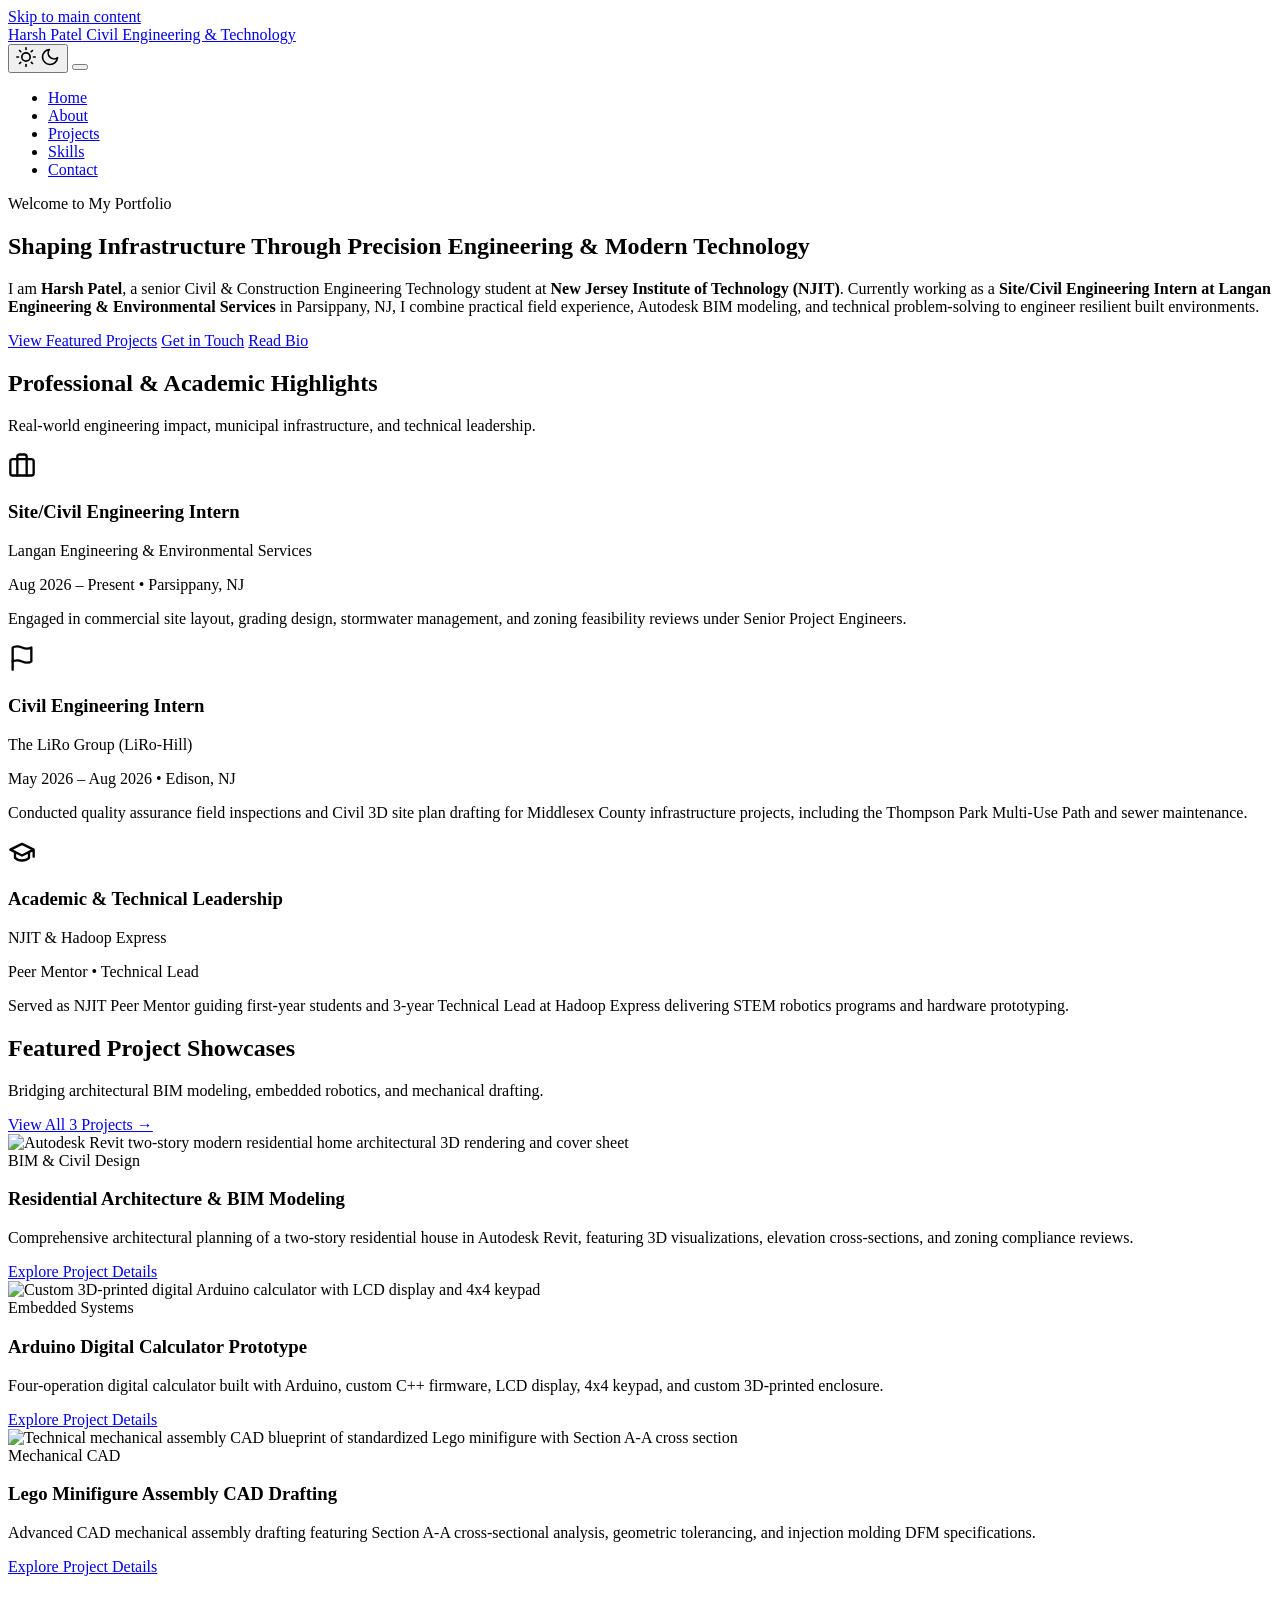
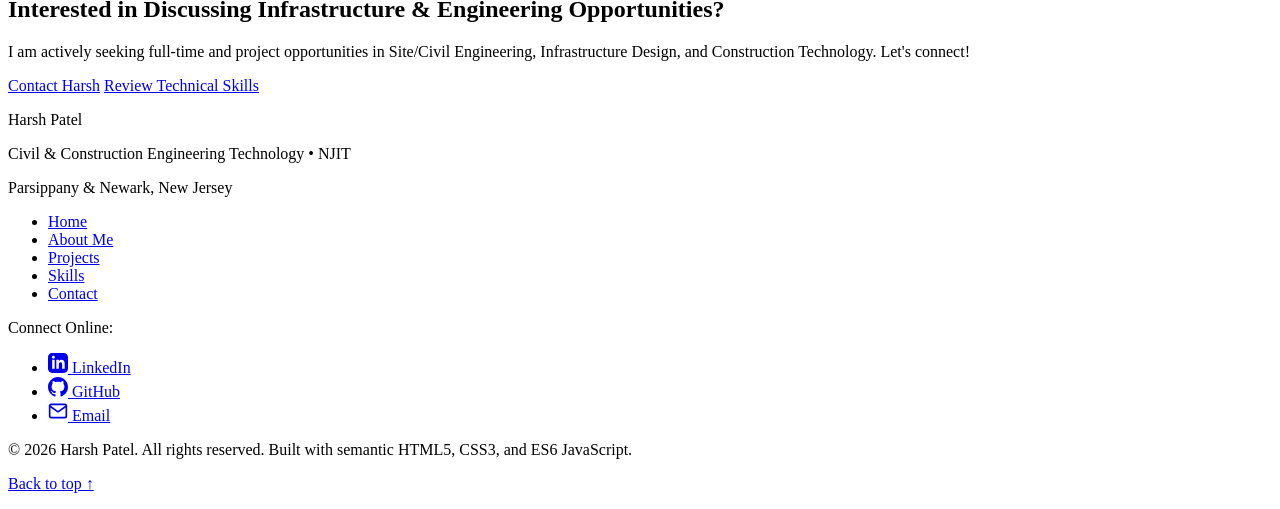
==== index.html @ 64ab272d "Add Home and About Me pages with semantic HTML structure" ====
<!DOCTYPE html>
<html lang="en">
<head>
  <meta charset="UTF-8">
  <meta name="viewport" content="width=device-width, initial-scale=1.0">
  <meta name="description" content="Personal portfolio of Harsh Patel, Senior Civil & Construction Engineering Technology student at NJIT and Engineering Intern at Langan Engineering.">
  <title>Harsh Patel | Civil Engineering Technologist & Designer</title>
  <link rel="stylesheet" href="./style.css">
</head>
<body>
  <!-- Accessible Skip Link -->
  <a href="#main-content" class="skip-link">Skip to main content</a>

  <!-- Global Header & Navigation -->
  <header class="site-header">
    <div class="container header-container">
      <a href="./index.html" class="brand-logo" aria-label="Harsh Patel Home">
        <span class="brand-name">Harsh Patel</span>
        <span class="brand-title">Civil Engineering &amp; Technology</span>
      </a>

      <!-- Interactivity Controls (Theme Toggle & Mobile Menu) -->
      <div class="nav-controls">
        <button id="theme-toggle" class="theme-toggle" type="button" aria-label="Switch to dark theme" title="Toggle theme">
          <svg class="theme-icon sun-icon" aria-hidden="true" width="20" height="20" viewBox="0 0 24 24" fill="none" stroke="currentColor" stroke-width="2" stroke-linecap="round" stroke-linejoin="round">
            <circle cx="12" cy="12" r="5"></circle>
            <line x1="12" y1="1" x2="12" y2="3"></line>
            <line x1="12" y1="21" x2="12" y2="23"></line>
            <line x1="4.22" y1="4.22" x2="5.64" y2="5.64"></line>
            <line x1="18.36" y1="18.36" x2="19.78" y2="19.78"></line>
            <line x1="1" y1="12" x2="3" y2="12"></line>
            <line x1="21" y1="12" x2="23" y2="12"></line>
            <line x1="4.22" y1="19.78" x2="5.64" y2="18.36"></line>
            <line x1="18.36" y1="5.64" x2="19.78" y2="4.22"></line>
          </svg>
          <svg class="theme-icon moon-icon" aria-hidden="true" width="20" height="20" viewBox="0 0 24 24" fill="none" stroke="currentColor" stroke-width="2" stroke-linecap="round" stroke-linejoin="round">
            <path d="M21 12.79A9 9 0 1 1 11.21 3 7 7 0 0 0 21 12.79z"></path>
          </svg>
        </button>

        <button id="menu-toggle" class="menu-toggle" type="button" aria-expanded="false" aria-controls="primary-nav" aria-label="Toggle navigation menu">
          <span class="hamburger-bar"></span>
          <span class="hamburger-bar"></span>
          <span class="hamburger-bar"></span>
        </button>
      </div>

      <nav id="primary-nav" class="primary-nav" aria-label="Primary Navigation">
        <ul class="nav-list">
          <li class="nav-item"><a href="./index.html" class="nav-link active" aria-current="page">Home</a></li>
          <li class="nav-item"><a href="./about.html" class="nav-link">About</a></li>
          <li class="nav-item"><a href="./projects.html" class="nav-link">Projects</a></li>
          <li class="nav-item"><a href="./skills.html" class="nav-link">Skills</a></li>
          <li class="nav-item"><a href="./contact.html" class="nav-link">Contact</a></li>
        </ul>
      </nav>
    </div>
  </header>

  <!-- Main Landmark -->
  <main id="main-content">
    <!-- Hero Section -->
    <section class="hero-section" aria-labelledby="hero-title">
      <div class="container hero-container">
        <div class="hero-content">
          <p class="hero-eyebrow">Welcome to My Portfolio</p>
          <h1 id="hero-title" class="hero-title">Shaping Infrastructure Through Precision Engineering &amp; Modern Technology</h1>
          <p class="hero-description">
            I am <strong>Harsh Patel</strong>, a senior Civil &amp; Construction Engineering Technology student at <strong>New Jersey Institute of Technology (NJIT)</strong>. Currently working as a <strong>Site/Civil Engineering Intern at Langan Engineering &amp; Environmental Services</strong> in Parsippany, NJ, I combine practical field experience, Autodesk BIM modeling, and technical problem-solving to engineer resilient built environments.
          </p>
          <div class="hero-actions">
            <a href="./projects.html" class="btn btn-primary">View Featured Projects</a>
            <a href="./contact.html" class="btn btn-secondary">Get in Touch</a>
            <a href="./about.html" class="btn btn-outline">Read Bio</a>
          </div>
        </div>
      </div>
    </section>

    <!-- Quick Highlights Section -->
    <section class="highlights-section" aria-labelledby="highlights-title">
      <div class="container">
        <h2 id="highlights-title" class="section-title">Professional &amp; Academic Highlights</h2>
        <p class="section-subtitle">Real-world engineering impact, municipal infrastructure, and technical leadership.</p>

        <div class="highlights-grid">
          <!-- Highlight 1: Langan Engineering -->
          <article class="highlight-card">
            <div class="highlight-icon" aria-hidden="true">
              <svg width="28" height="28" viewBox="0 0 24 24" fill="none" stroke="currentColor" stroke-width="2" stroke-linecap="round" stroke-linejoin="round">
                <rect x="2" y="7" width="20" height="14" rx="2" ry="2"></rect>
                <path d="M16 21V5a2 2 0 0 0-2-2h-4a2 2 0 0 0-2 2v16"></path>
              </svg>
            </div>
            <h3 class="highlight-heading">Site/Civil Engineering Intern</h3>
            <p class="highlight-organization">Langan Engineering &amp; Environmental Services</p>
            <p class="highlight-meta">Aug 2026 &ndash; Present &bull; Parsippany, NJ</p>
            <p class="highlight-text">
              Engaged in commercial site layout, grading design, stormwater management, and zoning feasibility reviews under Senior Project Engineers.
            </p>
          </article>

          <!-- Highlight 2: The LiRo Group -->
          <article class="highlight-card">
            <div class="highlight-icon" aria-hidden="true">
              <svg width="28" height="28" viewBox="0 0 24 24" fill="none" stroke="currentColor" stroke-width="2" stroke-linecap="round" stroke-linejoin="round">
                <path d="M4 15s1-1 4-1 5 2 8 2 4-1 4-1V3s-1 1-4 1-5-2-8-2-4 1-4 1z"></path>
                <line x1="4" y1="22" x2="4" y2="15"></line>
              </svg>
            </div>
            <h3 class="highlight-heading">Civil Engineering Intern</h3>
            <p class="highlight-organization">The LiRo Group (LiRo-Hill)</p>
            <p class="highlight-meta">May 2026 &ndash; Aug 2026 &bull; Edison, NJ</p>
            <p class="highlight-text">
              Conducted quality assurance field inspections and Civil 3D site plan drafting for Middlesex County infrastructure projects, including the Thompson Park Multi-Use Path and sewer maintenance.
            </p>
          </article>

          <!-- Highlight 3: Leadership & Education -->
          <article class="highlight-card">
            <div class="highlight-icon" aria-hidden="true">
              <svg width="28" height="28" viewBox="0 0 24 24" fill="none" stroke="currentColor" stroke-width="2" stroke-linecap="round" stroke-linejoin="round">
                <path d="M22 10v6M2 10l10-5 10 5-10 5z"></path>
                <path d="M6 12v5c3 3 9 3 12 0v-5"></path>
              </svg>
            </div>
            <h3 class="highlight-heading">Academic &amp; Technical Leadership</h3>
            <p class="highlight-organization">NJIT &amp; Hadoop Express</p>
            <p class="highlight-meta">Peer Mentor &bull; Technical Lead</p>
            <p class="highlight-text">
              Served as NJIT Peer Mentor guiding first-year students and 3-year Technical Lead at Hadoop Express delivering STEM robotics programs and hardware prototyping.
            </p>
          </article>
        </div>
      </div>
    </section>

    <!-- Featured Projects Preview Section -->
    <section class="preview-section" aria-labelledby="preview-title">
      <div class="container">
        <div class="section-header-row">
          <div>
            <h2 id="preview-title" class="section-title">Featured Project Showcases</h2>
            <p class="section-subtitle">Bridging architectural BIM modeling, embedded robotics, and mechanical drafting.</p>
          </div>
          <a href="./projects.html" class="link-arrow">View All 3 Projects &rarr;</a>
        </div>

        <div class="preview-grid">
          <!-- Project 1 Preview -->
          <article class="preview-card">
            <div class="preview-image-wrap">
              <picture>
                <source srcset="./images/project-1.jpg" type="image/jpeg">
                <img src="./images/project-1.svg" alt="Autodesk Revit two-story modern residential home architectural 3D rendering and cover sheet" class="preview-image" loading="lazy" width="600" height="400">
              </picture>
            </div>
            <div class="preview-card-body">
              <span class="preview-tag">BIM &amp; Civil Design</span>
              <h3 class="preview-heading">Residential Architecture &amp; BIM Modeling</h3>
              <p class="preview-text">
                Comprehensive architectural planning of a two-story residential house in Autodesk Revit, featuring 3D visualizations, elevation cross-sections, and zoning compliance reviews.
              </p>
              <a href="./projects.html#project-1" class="btn btn-sm btn-secondary">Explore Project Details</a>
            </div>
          </article>

          <!-- Project 2 Preview -->
          <article class="preview-card">
            <div class="preview-image-wrap">
              <picture>
                <source srcset="./images/project-2.jpg" type="image/jpeg">
                <img src="./images/project-2.svg" alt="Custom 3D-printed digital Arduino calculator with LCD display and 4x4 keypad" class="preview-image" loading="lazy" width="600" height="400">
              </picture>
            </div>
            <div class="preview-card-body">
              <span class="preview-tag">Embedded Systems</span>
              <h3 class="preview-heading">Arduino Digital Calculator Prototype</h3>
              <p class="preview-text">
                Four-operation digital calculator built with Arduino, custom C++ firmware, LCD display, 4x4 keypad, and custom 3D-printed enclosure.
              </p>
              <a href="./projects.html#project-2" class="btn btn-sm btn-secondary">Explore Project Details</a>
            </div>
          </article>

          <!-- Project 3 Preview -->
          <article class="preview-card">
            <div class="preview-image-wrap">
              <picture>
                <source srcset="./images/project-3.jpg" type="image/jpeg">
                <img src="./images/project-3.svg" alt="Technical mechanical assembly CAD blueprint of standardized Lego minifigure with Section A-A cross section" class="preview-image" loading="lazy" width="600" height="400">
              </picture>
            </div>
            <div class="preview-card-body">
              <span class="preview-tag">Mechanical CAD</span>
              <h3 class="preview-heading">Lego Minifigure Assembly CAD Drafting</h3>
              <p class="preview-text">
                Advanced CAD mechanical assembly drafting featuring Section A-A cross-sectional analysis, geometric tolerancing, and injection molding DFM specifications.
              </p>
              <a href="./projects.html#project-3" class="btn btn-sm btn-secondary">Explore Project Details</a>
            </div>
          </article>
        </div>
      </div>
    </section>

    <!-- Call to Action Banner -->
    <section class="cta-banner" aria-labelledby="cta-heading">
      <div class="container cta-container">
        <h2 id="cta-heading" class="cta-title">Interested in Discussing Infrastructure &amp; Engineering Opportunities?</h2>
        <p class="cta-text">
          I am actively seeking full-time and project opportunities in Site/Civil Engineering, Infrastructure Design, and Construction Technology. Let's connect!
        </p>
        <div class="cta-buttons">
          <a href="./contact.html" class="btn btn-primary">Contact Harsh</a>
          <a href="./skills.html" class="btn btn-outline">Review Technical Skills</a>
        </div>
      </div>
    </section>
  </main>

  <!-- Global Semantic Footer -->
  <footer class="site-footer">
    <div class="container footer-container">
      <div class="footer-brand">
        <p class="footer-title">Harsh Patel</p>
        <p class="footer-tagline">Civil &amp; Construction Engineering Technology &bull; NJIT</p>
        <p class="footer-location">Parsippany &amp; Newark, New Jersey</p>
      </div>

      <nav class="footer-nav" aria-label="Footer Navigation">
        <ul class="footer-links">
          <li><a href="./index.html">Home</a></li>
          <li><a href="./about.html">About Me</a></li>
          <li><a href="./projects.html">Projects</a></li>
          <li><a href="./skills.html">Skills</a></li>
          <li><a href="./contact.html">Contact</a></li>
        </ul>
      </nav>

      <div class="footer-social">
        <p class="footer-social-label">Connect Online:</p>
        <ul class="social-links">
          <li>
            <a href="https://www.linkedin.com/in/harsh-patel-372487246/" target="_blank" rel="noopener noreferrer" aria-label="Harsh Patel LinkedIn Profile (opens in new tab)">
              <svg width="20" height="20" viewBox="0 0 24 24" fill="currentColor" aria-hidden="true">
                <path d="M19 0h-14c-2.761 0-5 2.239-5 5v14c0 2.761 2.239 5 5 5h14c2.762 0 5-2.239 5-5v-14c0-2.761-2.238-5-5-5zm-11 19h-3v-11h3v11zm-1.5-12.268c-.966 0-1.75-.79-1.75-1.764s.784-1.764 1.75-1.764 1.75.79 1.75 1.764-.783 1.764-1.75 1.764zm13.5 12.268h-3v-5.604c0-3.368-4-3.113-4 0v5.604h-3v-11h3v1.765c1.396-2.586 7-2.777 7 2.476v6.759z"/>
              </svg>
              <span>LinkedIn</span>
            </a>
          </li>
          <li>
            <a href="https://github.com/hrp73-prog" target="_blank" rel="noopener noreferrer" aria-label="Harsh Patel GitHub Profile (opens in new tab)">
              <svg width="20" height="20" viewBox="0 0 24 24" fill="currentColor" aria-hidden="true">
                <path d="M12 0c-6.626 0-12 5.373-12 12 0 5.302 3.438 9.8 8.207 11.387.599.111.793-.261.793-.577v-2.234c-3.338.726-4.033-1.416-4.033-1.416-.546-1.387-1.333-1.756-1.333-1.756-1.089-.745.083-.729.083-.729 1.205.084 1.839 1.237 1.839 1.237 1.07 1.834 2.807 1.304 3.492.997.107-.775.418-1.305.762-1.604-2.665-.305-5.467-1.334-5.467-5.931 0-1.311.469-2.381 1.236-3.221-.124-.303-.535-1.524.117-3.176 0 0 1.008-.322 3.301 1.23.957-.266 1.983-.399 3.003-.404 1.02.005 2.047.138 3.006.404 2.291-1.552 3.297-1.23 3.297-1.23.653 1.653.242 2.874.118 3.176.77.84 1.235 1.911 1.235 3.221 0 4.609-2.807 5.624-5.479 5.921.43.372.823 1.102.823 2.222v3.293c0 .319.192.694.801.576 4.765-1.589 8.199-6.086 8.199-11.386 0-6.627-5.373-12-12-12z"/>
              </svg>
              <span>GitHub</span>
            </a>
          </li>
          <li>
            <a href="mailto:hrp73@njit.edu" aria-label="Email Harsh Patel directly">
              <svg width="20" height="20" viewBox="0 0 24 24" fill="none" stroke="currentColor" stroke-width="2" stroke-linecap="round" stroke-linejoin="round" aria-hidden="true">
                <path d="M4 4h16c1.1 0 2 .9 2 2v12c0 1.1-.9 2-2 2H4c-1.1 0-2-.9-2-2V6c0-1.1.9-2 2-2z"></path>
                <polyline points="22,6 12,13 2,6"></polyline>
              </svg>
              <span>Email</span>
            </a>
          </li>
        </ul>
      </div>
    </div>
    <div class="footer-bottom">
      <div class="container footer-bottom-inner">
        <p>&copy; 2026 Harsh Patel. All rights reserved. Built with semantic HTML5, CSS3, and ES6 JavaScript.</p>
        <p><a href="#main-content" class="back-to-top">Back to top &uarr;</a></p>
      </div>
    </div>
  </footer>

  <!-- External JavaScript -->
  <script src="./script.js" defer></script>
</body>
</html>
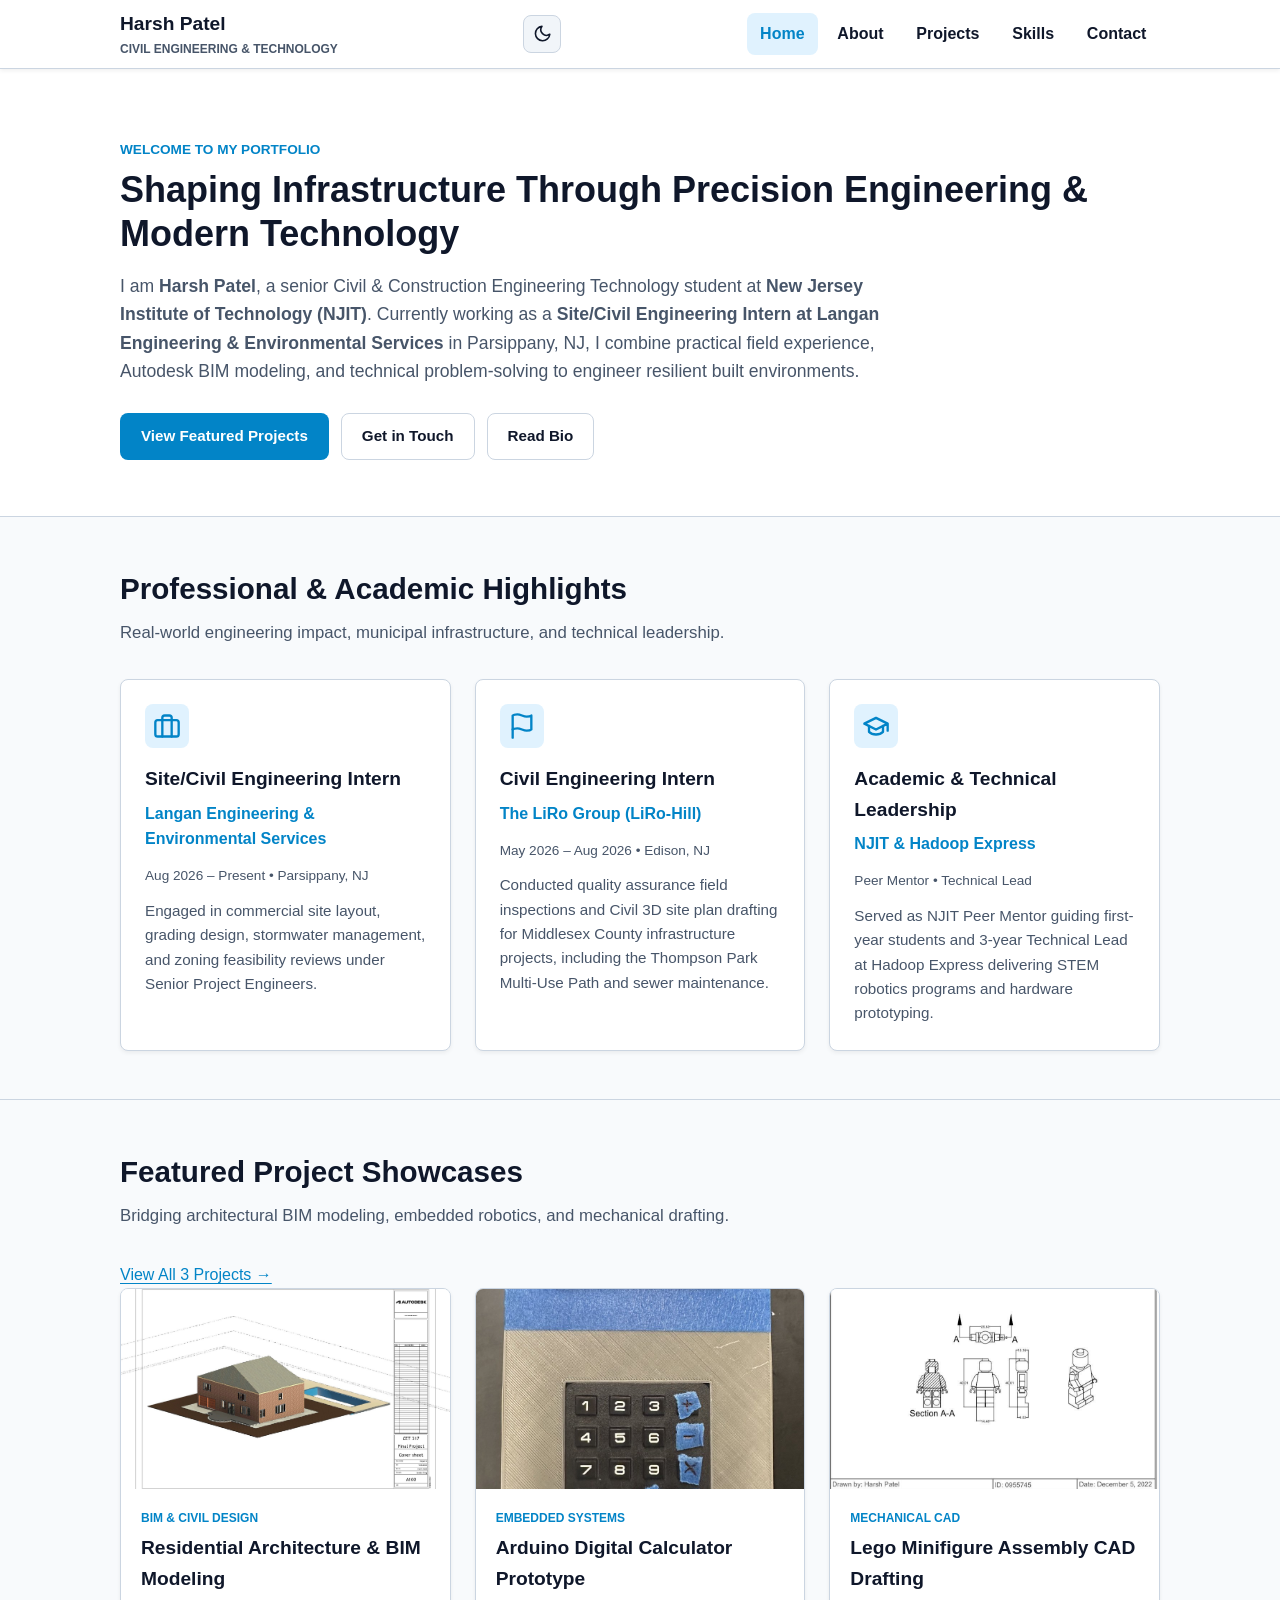
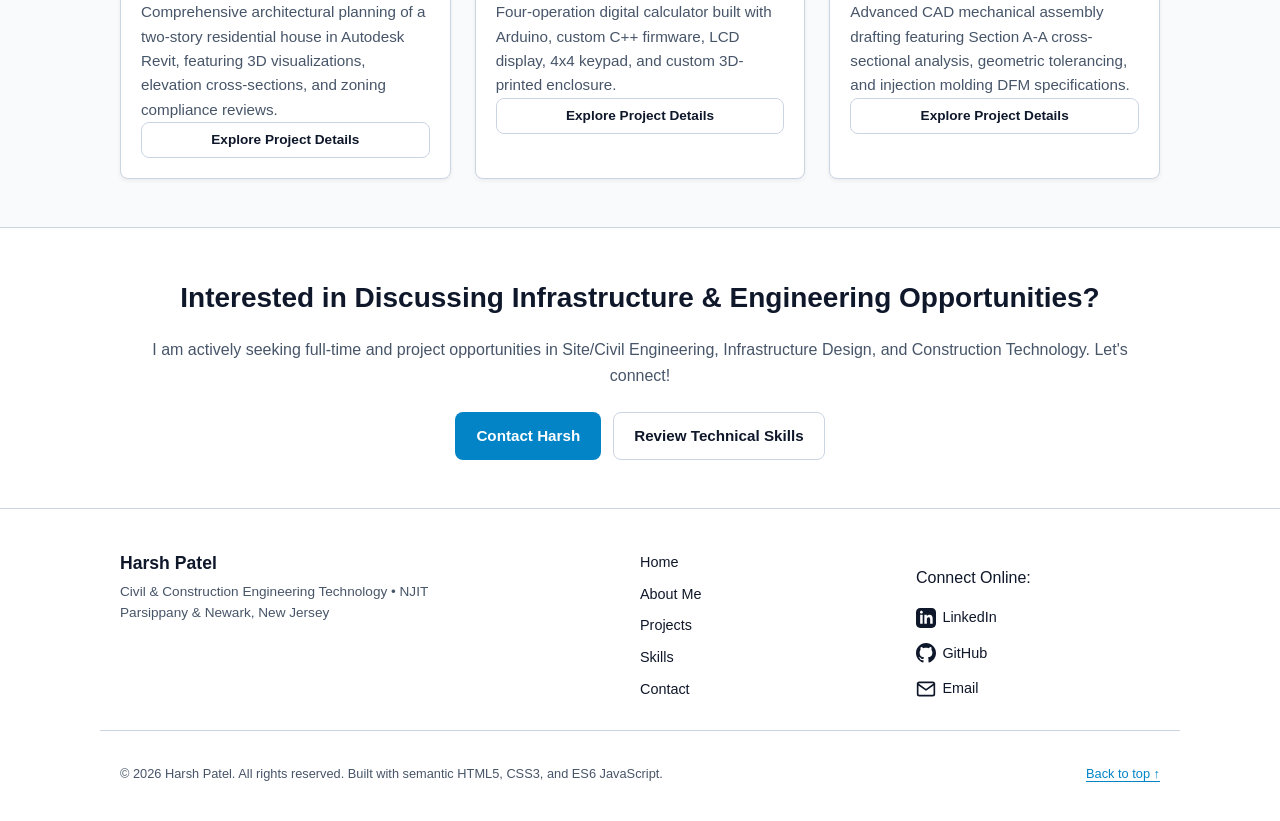
==== commit 28c86009: "Complete live site test results in TESTING.md, finalize keyboard accessibility and skills" ====
--- a/index.html
+++ b/index.html
@@ -58,7 +58,7 @@
   </header>
 
   <!-- Main Landmark -->
-  <main id="main-content">
+  <main id="main-content" tabindex="-1">
     <!-- Hero Section -->
     <section class="hero-section" aria-labelledby="hero-title">
       <div class="container hero-container">
--- a/style.css
+++ b/style.css
@@ -0,0 +1,1122 @@
+/* ==========================================================================
+   Personal Portfolio Stylesheet - Harsh Patel
+   Simple, clean, and accessible CSS for NJIT Web Design Project
+   ========================================================================== */
+
+/* --- 1. CSS Variables & Color Themes --- */
+:root {
+  /* Light Theme */
+  --bg-color: #f8fafc;
+  --surface-color: #ffffff;
+  --surface-alt: #f1f5f9;
+  --text-main: #0f172a;        /* High contrast > 14:1 against white */
+  --text-muted: #475569;       /* High contrast > 5:1 against white */
+  --primary: #0284c7;          /* Engineering blue */
+  --primary-hover: #0369a1;
+  --primary-light: #e0f2fe;
+  --border: #cbd5e1;
+  --focus-ring: #0284c7;
+  --error: #b91c1c;
+  --success: #15803d;
+  --shadow: 0 2px 4px rgba(0, 0, 0, 0.06);
+  --shadow-lg: 0 8px 16px rgba(0, 0, 0, 0.1);
+  --radius: 8px;
+  --transition: 0.2s ease;
+}
+
+[data-theme="dark"] {
+  /* Dark Theme */
+  --bg-color: #0b1120;
+  --surface-color: #1e293b;
+  --surface-alt: #334155;
+  --text-main: #f8fafc;        /* High contrast > 14:1 against dark surface */
+  --text-muted: #94a3b8;       /* High contrast > 5:1 */
+  --primary: #38bdf8;          /* Bright sky blue for dark mode */
+  --primary-hover: #7dd3fc;
+  --primary-light: #0c4a6e;
+  --border: #475569;
+  --focus-ring: #38bdf8;
+  --error: #f87171;
+  --success: #4ade80;
+  --shadow: 0 2px 4px rgba(0, 0, 0, 0.3);
+  --shadow-lg: 0 8px 16px rgba(0, 0, 0, 0.4);
+}
+
+/* --- 2. Global Resets & Accessibility Basics --- */
+*, *::before, *::after {
+  box-sizing: border-box;
+}
+
+html, body {
+  overflow-x: hidden;
+  width: 100%;
+}
+
+body {
+  margin: 0;
+  padding: 0;
+  font-family: -apple-system, BlinkMacSystemFont, "Segoe UI", Roboto, Helvetica, Arial, sans-serif;
+  font-size: 1rem;
+  line-height: 1.6;
+  color: var(--text-main);
+  background-color: var(--bg-color);
+  transition: background-color var(--transition), color var(--transition);
+  display: flex;
+  flex-direction: column;
+  min-height: 100vh;
+}
+
+main {
+  flex: 1 0 auto;
+}
+
+img {
+  max-width: 100%;
+  height: auto;
+  display: block;
+}
+
+a {
+  color: var(--primary);
+  text-decoration: underline;
+  text-underline-offset: 3px;
+}
+
+a:hover {
+  color: var(--primary-hover);
+}
+
+/* Accessible Skip Link */
+.skip-link {
+  position: absolute;
+  top: -60px;
+  left: 1rem;
+  background: var(--primary);
+  color: #ffffff;
+  padding: 0.6rem 1rem;
+  font-weight: 700;
+  border-radius: var(--radius);
+  z-index: 10000;
+  text-decoration: none;
+  transition: top 0.2s ease;
+}
+
+.skip-link:focus,
+.skip-link:focus-visible {
+  top: 1rem;
+  outline: 3px solid #ffffff !important;
+  outline-offset: 3px !important;
+  box-shadow: 0 0 0 5px var(--focus-ring);
+}
+
+/* Accessible Keyboard Focus Rings */
+:focus {
+  outline: 3px solid var(--focus-ring);
+  outline-offset: 3px;
+}
+
+:focus:not(:focus-visible) {
+  outline: none;
+}
+
+:focus-visible {
+  outline: 3px solid var(--focus-ring) !important;
+  outline-offset: 3px !important;
+  border-radius: 4px;
+  box-shadow: 0 0 0 4px rgba(2, 132, 199, 0.3) !important;
+}
+
+[data-theme="dark"] :focus-visible {
+  outline: 3px solid var(--focus-ring) !important;
+  box-shadow: 0 0 0 4px rgba(56, 189, 248, 0.45) !important;
+}
+
+/* Remove outline on main when programmatically focused via skip-link */
+main:focus,
+main:focus-visible {
+  outline: none !important;
+}
+
+.sr-only {
+  position: absolute;
+  width: 1px;
+  height: 1px;
+  padding: 0;
+  margin: -1px;
+  overflow: hidden;
+  clip: rect(0, 0, 0, 0);
+  border: 0;
+}
+
+/* --- 3. Layout Container & Headings --- */
+.container {
+  width: 100%;
+  max-width: 1080px;
+  margin: 0 auto;
+  padding: 0 1.25rem;
+}
+
+.section-title {
+  font-size: 1.85rem;
+  margin: 0 0 0.5rem 0;
+  color: var(--text-main);
+}
+
+.section-subtitle {
+  font-size: 1.05rem;
+  color: var(--text-muted);
+  margin: 0 0 2rem 0;
+}
+
+/* --- 4. Site Header & Navigation --- */
+.site-header {
+  background-color: var(--surface-color);
+  border-bottom: 1px solid var(--border);
+  position: sticky;
+  top: 0;
+  z-index: 1000;
+  box-shadow: var(--shadow);
+}
+
+.header-container {
+  display: flex;
+  align-items: center;
+  justify-content: space-between;
+  height: 4.25rem;
+}
+
+.brand-logo {
+  display: flex;
+  flex-direction: column;
+  text-decoration: none;
+}
+
+.brand-name {
+  font-size: 1.2rem;
+  font-weight: 800;
+  color: var(--text-main);
+}
+
+.brand-title {
+  font-size: 0.75rem;
+  font-weight: 600;
+  color: var(--text-muted);
+  text-transform: uppercase;
+}
+
+.nav-controls {
+  display: flex;
+  align-items: center;
+  gap: 0.5rem;
+}
+
+/* Theme Toggle Button */
+.theme-toggle {
+  background: var(--surface-alt);
+  border: 1px solid var(--border);
+  color: var(--text-main);
+  width: 2.4rem;
+  height: 2.4rem;
+  border-radius: var(--radius);
+  display: inline-flex;
+  align-items: center;
+  justify-content: center;
+  cursor: pointer;
+  padding: 0;
+}
+
+.theme-toggle:hover {
+  background: var(--border);
+}
+
+.theme-icon {
+  width: 1.2rem;
+  height: 1.2rem;
+}
+
+[data-theme="light"] .sun-icon { display: none; }
+[data-theme="light"] .moon-icon { display: block; }
+[data-theme="dark"] .sun-icon { display: block; }
+[data-theme="dark"] .moon-icon { display: none; }
+
+/* Mobile Hamburger Button */
+.menu-toggle {
+  display: none;
+  background: var(--surface-alt);
+  border: 1px solid var(--border);
+  width: 2.4rem;
+  height: 2.4rem;
+  border-radius: var(--radius);
+  flex-direction: column;
+  justify-content: center;
+  align-items: center;
+  gap: 4px;
+  cursor: pointer;
+  padding: 0;
+}
+
+.hamburger-bar {
+  display: block;
+  width: 18px;
+  height: 2px;
+  background-color: var(--text-main);
+  transition: transform var(--transition), opacity var(--transition);
+}
+
+/* Navigation List */
+.primary-nav {
+  display: flex;
+}
+
+.nav-list {
+  display: flex;
+  list-style: none;
+  gap: 0.35rem;
+  margin: 0;
+  padding: 0;
+}
+
+.nav-link {
+  display: block;
+  padding: 0.5rem 0.85rem;
+  font-weight: 600;
+  color: var(--text-main);
+  text-decoration: none;
+  border-radius: var(--radius);
+}
+
+.nav-link:hover {
+  color: var(--primary);
+  background-color: var(--surface-alt);
+}
+
+.nav-link.active {
+  color: var(--primary);
+  background-color: var(--primary-light);
+  font-weight: 700;
+}
+
+/* --- 5. Buttons --- */
+.btn {
+  display: inline-flex;
+  align-items: center;
+  justify-content: center;
+  gap: 0.4rem;
+  padding: 0.65rem 1.25rem;
+  font-size: 0.95rem;
+  font-weight: 600;
+  border-radius: var(--radius);
+  text-decoration: none;
+  cursor: pointer;
+  border: 1px solid transparent;
+  transition: background-color var(--transition), border-color var(--transition);
+}
+
+.btn-primary {
+  background-color: var(--primary);
+  color: #ffffff;
+}
+
+[data-theme="dark"] .btn-primary {
+  color: #0b1120;
+}
+
+.btn-primary:hover {
+  background-color: var(--primary-hover);
+  color: #ffffff;
+}
+
+[data-theme="dark"] .btn-primary:hover {
+  color: #0b1120;
+}
+
+.btn-secondary {
+  background-color: var(--surface-color);
+  color: var(--text-main);
+  border-color: var(--border);
+}
+
+.btn-secondary:hover {
+  background-color: var(--surface-alt);
+}
+
+.btn-outline {
+  background-color: transparent;
+  color: var(--text-main);
+  border-color: var(--border);
+}
+
+.btn-outline:hover {
+  background-color: var(--surface-alt);
+  color: var(--primary);
+}
+
+.btn-sm {
+  padding: 0.4rem 0.85rem;
+  font-size: 0.85rem;
+}
+
+.btn-block {
+  width: 100%;
+}
+
+/* --- 6. Page Headers & Hero --- */
+.hero-section,
+.page-header-banner {
+  padding: 3.5rem 0;
+  background-color: var(--surface-color);
+  border-bottom: 1px solid var(--border);
+}
+
+.hero-eyebrow,
+.banner-eyebrow {
+  font-size: 0.85rem;
+  font-weight: 700;
+  color: var(--primary);
+  text-transform: uppercase;
+  margin-bottom: 0.5rem;
+}
+
+.hero-title,
+.banner-title {
+  font-size: 2.25rem;
+  font-weight: 800;
+  line-height: 1.2;
+  margin: 0 0 1rem 0;
+  color: var(--text-main);
+}
+
+.hero-description,
+.banner-subtitle {
+  font-size: 1.1rem;
+  color: var(--text-muted);
+  max-width: 760px;
+  margin-bottom: 1.75rem;
+}
+
+.hero-actions {
+  display: flex;
+  flex-wrap: wrap;
+  gap: 0.75rem;
+}
+
+/* --- 7. Cards & Highlights --- */
+.highlights-section,
+.preview-section,
+.about-summary-section,
+.about-education-section,
+.about-experience-section,
+.about-certifications-section,
+.about-interests-section,
+.projects-main-section,
+.skills-section,
+.badges-section,
+.contact-main-section {
+  padding: 3rem 0;
+  border-bottom: 1px solid var(--border);
+}
+
+.highlights-grid,
+.preview-grid,
+.certifications-grid,
+.interests-grid {
+  display: grid;
+  grid-template-columns: repeat(3, 1fr);
+  gap: 1.5rem;
+}
+
+.certifications-grid,
+.interests-grid {
+  grid-template-columns: repeat(2, 1fr);
+}
+
+.highlight-card,
+.preview-card,
+.timeline-card,
+.cert-card,
+.interest-card,
+.skills-card,
+.contact-channel-card,
+.contact-form,
+.about-quick-facts {
+  background-color: var(--surface-color);
+  border: 1px solid var(--border);
+  border-radius: var(--radius);
+  padding: 1.5rem;
+  box-shadow: var(--shadow);
+}
+
+.highlight-icon,
+.cert-icon,
+.channel-icon,
+.skills-card-icon {
+  width: 2.75rem;
+  height: 2.75rem;
+  background-color: var(--primary-light);
+  color: var(--primary);
+  border-radius: var(--radius);
+  display: flex;
+  align-items: center;
+  justify-content: center;
+  margin-bottom: 1rem;
+}
+
+.highlight-heading,
+.timeline-role,
+.cert-title,
+.interest-title,
+.skills-card-title,
+.preview-heading {
+  font-size: 1.2rem;
+  font-weight: 700;
+  margin: 0 0 0.35rem 0;
+  color: var(--text-main);
+}
+
+.highlight-organization,
+.timeline-company,
+.cert-issuer {
+  font-weight: 600;
+  color: var(--primary);
+  margin: 0 0 0.35rem 0;
+}
+
+.highlight-meta,
+.timeline-date,
+.cert-date {
+  font-size: 0.85rem;
+  color: var(--text-muted);
+  margin-bottom: 0.75rem;
+}
+
+.highlight-text,
+.preview-text,
+.cert-desc,
+.interest-text {
+  font-size: 0.95rem;
+  color: var(--text-muted);
+  margin: 0;
+}
+
+/* Preview Cards */
+.preview-card {
+  padding: 0;
+  overflow: hidden;
+  display: flex;
+  flex-direction: column;
+}
+
+.preview-image-wrap {
+  width: 100%;
+  height: 200px;
+  background-color: var(--surface-alt);
+}
+
+.preview-image {
+  width: 100%;
+  height: 100%;
+  object-fit: cover;
+}
+
+.preview-card-body {
+  padding: 1.25rem;
+  display: flex;
+  flex-direction: column;
+  flex: 1;
+}
+
+.preview-tag {
+  font-size: 0.75rem;
+  font-weight: 700;
+  color: var(--primary);
+  text-transform: uppercase;
+  margin-bottom: 0.35rem;
+}
+
+/* Call to Action Banner */
+.cta-banner {
+  padding: 3rem 0;
+  background-color: var(--surface-color);
+  text-align: center;
+}
+
+.cta-title {
+  font-size: 1.75rem;
+  margin: 0 0 0.75rem 0;
+}
+
+.cta-text {
+  color: var(--text-muted);
+  margin-bottom: 1.5rem;
+}
+
+.cta-buttons {
+  display: flex;
+  justify-content: center;
+  gap: 0.75rem;
+  flex-wrap: wrap;
+}
+
+/* --- 8. About Page Details --- */
+.about-grid {
+  display: grid;
+  grid-template-columns: 2fr 1fr;
+  gap: 2rem;
+  align-items: start;
+}
+
+.about-text-column p {
+  margin-bottom: 1rem;
+}
+
+.facts-list {
+  list-style: none;
+  padding: 0;
+  margin: 0 0 1.25rem 0;
+}
+
+.facts-list li {
+  padding: 0.5rem 0;
+  border-bottom: 1px solid var(--border);
+  font-size: 0.9rem;
+}
+
+.course-list {
+  columns: 2;
+  gap: 1.5rem;
+  margin-top: 0.5rem;
+}
+
+/* --- 9. Projects Page & Modal --- */
+.filter-controls {
+  display: flex;
+  gap: 0.5rem;
+  flex-wrap: wrap;
+  align-items: center;
+  margin-bottom: 2rem;
+}
+
+.filter-label {
+  font-weight: 700;
+  font-size: 0.9rem;
+}
+
+.filter-btn {
+  background: var(--surface-color);
+  border: 1px solid var(--border);
+  color: var(--text-main);
+  padding: 0.4rem 0.9rem;
+  font-size: 0.85rem;
+  font-weight: 600;
+  border-radius: 20px;
+  cursor: pointer;
+}
+
+.filter-btn:hover {
+  background: var(--surface-alt);
+}
+
+.filter-btn.active {
+  background: var(--primary);
+  color: #ffffff;
+  border-color: var(--primary);
+}
+
+[data-theme="dark"] .filter-btn.active {
+  color: #0b1120;
+}
+
+.projects-grid {
+  display: flex;
+  flex-direction: column;
+  gap: 2rem;
+}
+
+.project-card {
+  background-color: var(--surface-color);
+  border: 1px solid var(--border);
+  border-radius: var(--radius);
+  overflow: hidden;
+  box-shadow: var(--shadow);
+  display: grid;
+  grid-template-columns: 40% 60%;
+}
+
+.project-media {
+  position: relative;
+  background-color: var(--surface-alt);
+  min-height: 240px;
+}
+
+.project-img {
+  width: 100%;
+  height: 100%;
+  object-fit: cover;
+}
+
+.project-badge {
+  position: absolute;
+  top: 0.75rem;
+  left: 0.75rem;
+  background-color: var(--primary);
+  color: #ffffff;
+  font-size: 0.75rem;
+  font-weight: 700;
+  padding: 0.25rem 0.6rem;
+  border-radius: 4px;
+}
+
+[data-theme="dark"] .project-badge {
+  color: #0b1120;
+}
+
+.project-content {
+  padding: 1.5rem;
+  display: flex;
+  flex-direction: column;
+  justify-content: space-between;
+}
+
+.project-discipline {
+  font-size: 0.8rem;
+  font-weight: 700;
+  color: var(--primary);
+  text-transform: uppercase;
+}
+
+.project-title {
+  font-size: 1.35rem;
+  font-weight: 700;
+  margin: 0.35rem 0 0.75rem 0;
+}
+
+.project-description {
+  font-size: 0.95rem;
+  color: var(--text-muted);
+  margin-bottom: 1rem;
+}
+
+.project-tags {
+  display: flex;
+  flex-wrap: wrap;
+  gap: 0.4rem;
+  margin-bottom: 1.25rem;
+}
+
+.tag {
+  background-color: var(--surface-alt);
+  border: 1px solid var(--border);
+  font-size: 0.8rem;
+  padding: 0.2rem 0.5rem;
+  border-radius: 4px;
+}
+
+/* Native Modal Dialog */
+.project-modal {
+  border: 1px solid var(--border);
+  border-radius: var(--radius);
+  padding: 1.5rem;
+  background: var(--surface-color);
+  color: var(--text-main);
+  max-width: 680px;
+  width: 90%;
+  margin: auto;
+  box-shadow: var(--shadow-lg);
+}
+
+.project-modal::backdrop {
+  background: rgba(0, 0, 0, 0.6);
+}
+
+.modal-header {
+  display: flex;
+  justify-content: space-between;
+  align-items: center;
+  border-bottom: 1px solid var(--border);
+  padding-bottom: 0.75rem;
+  margin-bottom: 1rem;
+}
+
+.modal-title {
+  font-size: 1.25rem;
+  margin: 0;
+}
+
+.modal-close {
+  background: none;
+  border: none;
+  font-size: 1.75rem;
+  cursor: pointer;
+  color: var(--text-muted);
+}
+
+.modal-body img,
+.modal-preview-img {
+  width: 100%;
+  border-radius: 6px;
+  margin-bottom: 1rem;
+}
+
+.modal-footer {
+  margin-top: 1.25rem;
+  padding-top: 1rem;
+  border-top: 1px solid var(--border);
+  display: flex;
+  justify-content: flex-end;
+}
+
+/* --- 10. Skills Meters --- */
+.skills-grid {
+  display: grid;
+  grid-template-columns: repeat(2, 1fr);
+  gap: 1.5rem;
+}
+
+.skill-item {
+  margin-bottom: 1rem;
+}
+
+.skill-item:last-child {
+  margin-bottom: 0;
+}
+
+.skill-label-row {
+  display: flex;
+  justify-content: space-between;
+  font-size: 0.9rem;
+  margin-bottom: 0.35rem;
+}
+
+.meter-track {
+  width: 100%;
+  height: 10px;
+  background-color: var(--surface-alt);
+  border-radius: 5px;
+  overflow: hidden;
+  cursor: default;
+}
+
+.meter-track:focus,
+.meter-track:focus-visible {
+  outline: 3px solid var(--focus-ring) !important;
+  outline-offset: 4px !important;
+  box-shadow: 0 0 0 4px rgba(2, 132, 199, 0.25) !important;
+}
+
+[data-theme="dark"] .meter-track:focus,
+[data-theme="dark"] .meter-track:focus-visible {
+  outline: 3px solid var(--focus-ring) !important;
+  box-shadow: 0 0 0 4px rgba(56, 189, 248, 0.35) !important;
+}
+
+.meter-fill {
+  height: 100%;
+  background-color: var(--primary);
+  border-radius: 4px;
+}
+
+.fill-95 { width: 95%; }
+.fill-94 { width: 94%; }
+.fill-92 { width: 92%; }
+.fill-90 { width: 90%; }
+.fill-88 { width: 88%; }
+.fill-86 { width: 86%; }
+.fill-85 { width: 85%; }
+.fill-80 { width: 80%; }
+
+.badges-flex {
+  display: flex;
+  flex-wrap: wrap;
+  gap: 0.5rem;
+}
+
+.badge-item {
+  background-color: var(--surface-color);
+  border: 1px solid var(--border);
+  padding: 0.4rem 0.85rem;
+  border-radius: 20px;
+  font-size: 0.85rem;
+  cursor: default;
+  transition: border-color var(--transition), transform var(--transition);
+}
+
+.badge-item:hover,
+.badge-item:focus,
+.badge-item:focus-visible {
+  border-color: var(--primary);
+  background-color: var(--surface-alt);
+  outline: 3px solid var(--focus-ring) !important;
+  outline-offset: 2px !important;
+}
+
+/* --- 11. Contact Form --- */
+.contact-grid {
+  display: grid;
+  grid-template-columns: 1fr 1.35fr;
+  gap: 2rem;
+  align-items: start;
+}
+
+.contact-cards-stack {
+  display: flex;
+  flex-direction: column;
+  gap: 1rem;
+}
+
+.contact-channel-card {
+  display: flex;
+  gap: 1rem;
+  align-items: center;
+}
+
+.channel-label {
+  font-size: 0.8rem;
+  font-weight: 700;
+  text-transform: uppercase;
+  color: var(--text-muted);
+  margin: 0;
+}
+
+.channel-link, .channel-text {
+  font-weight: 700;
+  font-size: 1rem;
+  margin: 0;
+}
+
+.channel-subtext {
+  font-size: 0.8rem;
+  color: var(--text-muted);
+  margin: 0;
+}
+
+.form-group {
+  margin-bottom: 1.25rem;
+}
+
+.form-label {
+  display: block;
+  font-weight: 600;
+  font-size: 0.9rem;
+  margin-bottom: 0.35rem;
+}
+
+.required-indicator {
+  color: var(--error);
+}
+
+.form-control {
+  width: 100%;
+  padding: 0.65rem 0.85rem;
+  font-family: inherit;
+  font-size: 0.95rem;
+  color: var(--text-main);
+  background-color: var(--bg-color);
+  border: 1px solid var(--border);
+  border-radius: var(--radius);
+}
+
+.form-control:focus,
+.form-control:focus-visible {
+  outline: 3px solid var(--focus-ring) !important;
+  outline-offset: 1px !important;
+  border-color: var(--focus-ring);
+  box-shadow: 0 0 0 4px rgba(2, 132, 199, 0.25) !important;
+}
+
+[data-theme="dark"] .form-control:focus,
+[data-theme="dark"] .form-control:focus-visible {
+  outline: 3px solid var(--focus-ring) !important;
+  border-color: var(--focus-ring);
+  box-shadow: 0 0 0 4px rgba(56, 189, 248, 0.35) !important;
+}
+
+.form-control.input-error {
+  border-color: var(--error);
+}
+
+.field-error {
+  display: block;
+  font-size: 0.8rem;
+  font-weight: 600;
+  color: var(--error);
+  margin-top: 0.25rem;
+  min-height: 1.2rem;
+}
+
+.form-status {
+  padding: 0.75rem 1rem;
+  border-radius: var(--radius);
+  font-size: 0.9rem;
+  font-weight: 600;
+  margin-bottom: 1rem;
+  display: none;
+}
+
+.form-status.status-error {
+  display: block;
+  background-color: #fef2f2;
+  border: 1px solid var(--error);
+  color: var(--error);
+}
+
+.form-status.status-success {
+  display: block;
+  background-color: #f0fdf4;
+  border: 1px solid var(--success);
+  color: var(--success);
+}
+
+.form-actions {
+  display: flex;
+  gap: 0.75rem;
+}
+
+.form-privacy-note {
+  margin-top: 1rem;
+  font-size: 0.8rem;
+  color: var(--text-muted);
+}
+
+/* --- 12. Global Footer --- */
+.site-footer {
+  background-color: var(--surface-color);
+  border-top: 1px solid var(--border);
+  padding: 2.5rem 0 1.5rem 0;
+  margin-top: auto;
+}
+
+.footer-container {
+  display: grid;
+  grid-template-columns: 2fr 1fr 1fr;
+  gap: 2rem;
+  padding-bottom: 1.5rem;
+  border-bottom: 1px solid var(--border);
+}
+
+.footer-title {
+  font-weight: 800;
+  font-size: 1.1rem;
+  margin: 0 0 0.25rem 0;
+}
+
+.footer-tagline, .footer-location {
+  font-size: 0.85rem;
+  color: var(--text-muted);
+  margin: 0;
+}
+
+.footer-links, .social-links {
+  list-style: none;
+  padding: 0;
+  margin: 0;
+  display: flex;
+  flex-direction: column;
+  gap: 0.4rem;
+}
+
+.footer-links a, .social-links a {
+  text-decoration: none;
+  font-size: 0.9rem;
+  color: var(--text-main);
+  display: inline-flex;
+  align-items: center;
+  gap: 0.4rem;
+}
+
+.footer-links a:hover, .social-links a:hover {
+  color: var(--primary);
+}
+
+.footer-bottom-inner {
+  display: flex;
+  justify-content: space-between;
+  font-size: 0.8rem;
+  color: var(--text-muted);
+  padding-top: 1.25rem;
+}
+
+/* --- 13. Responsive Media Queries --- */
+@media (max-width: 768px) {
+  .menu-toggle {
+    display: flex;
+  }
+
+  .primary-nav {
+    display: none;
+    position: absolute;
+    top: 4.25rem;
+    left: 0;
+    width: 100%;
+    background-color: var(--surface-color);
+    border-bottom: 2px solid var(--primary);
+    box-shadow: var(--shadow-lg);
+    padding: 1rem;
+  }
+
+  .primary-nav.active {
+    display: block;
+  }
+
+  .nav-list {
+    flex-direction: column;
+    gap: 0.5rem;
+  }
+
+  .nav-link {
+    padding: 0.65rem;
+  }
+
+  .menu-toggle[aria-expanded="true"] .hamburger-bar:nth-child(1) {
+    transform: translateY(6px) rotate(45deg);
+  }
+  .menu-toggle[aria-expanded="true"] .hamburger-bar:nth-child(2) {
+    opacity: 0;
+  }
+  .menu-toggle[aria-expanded="true"] .hamburger-bar:nth-child(3) {
+    transform: translateY(-6px) rotate(-45deg);
+  }
+
+  .highlights-grid,
+  .preview-grid,
+  .certifications-grid,
+  .interests-grid,
+  .skills-grid,
+  .about-grid,
+  .contact-grid,
+  .footer-container,
+  .project-card {
+    grid-template-columns: 1fr;
+  }
+
+  .course-list {
+    columns: 1;
+  }
+}
+
+@media (max-width: 480px) {
+  .hero-title, .banner-title {
+    font-size: 1.75rem;
+  }
+
+  .hero-actions, .cta-buttons, .form-actions, .project-actions {
+    flex-direction: column;
+  }
+
+  .btn {
+    width: 100%;
+  }
+
+  .footer-bottom-inner {
+    flex-direction: column;
+    gap: 0.5rem;
+    text-align: center;
+  }
+}
+
+/* User reduced motion */
+@media (prefers-reduced-motion: reduce) {
+  * {
+    transition: none !important;
+    animation: none !important;
+  }
+}
